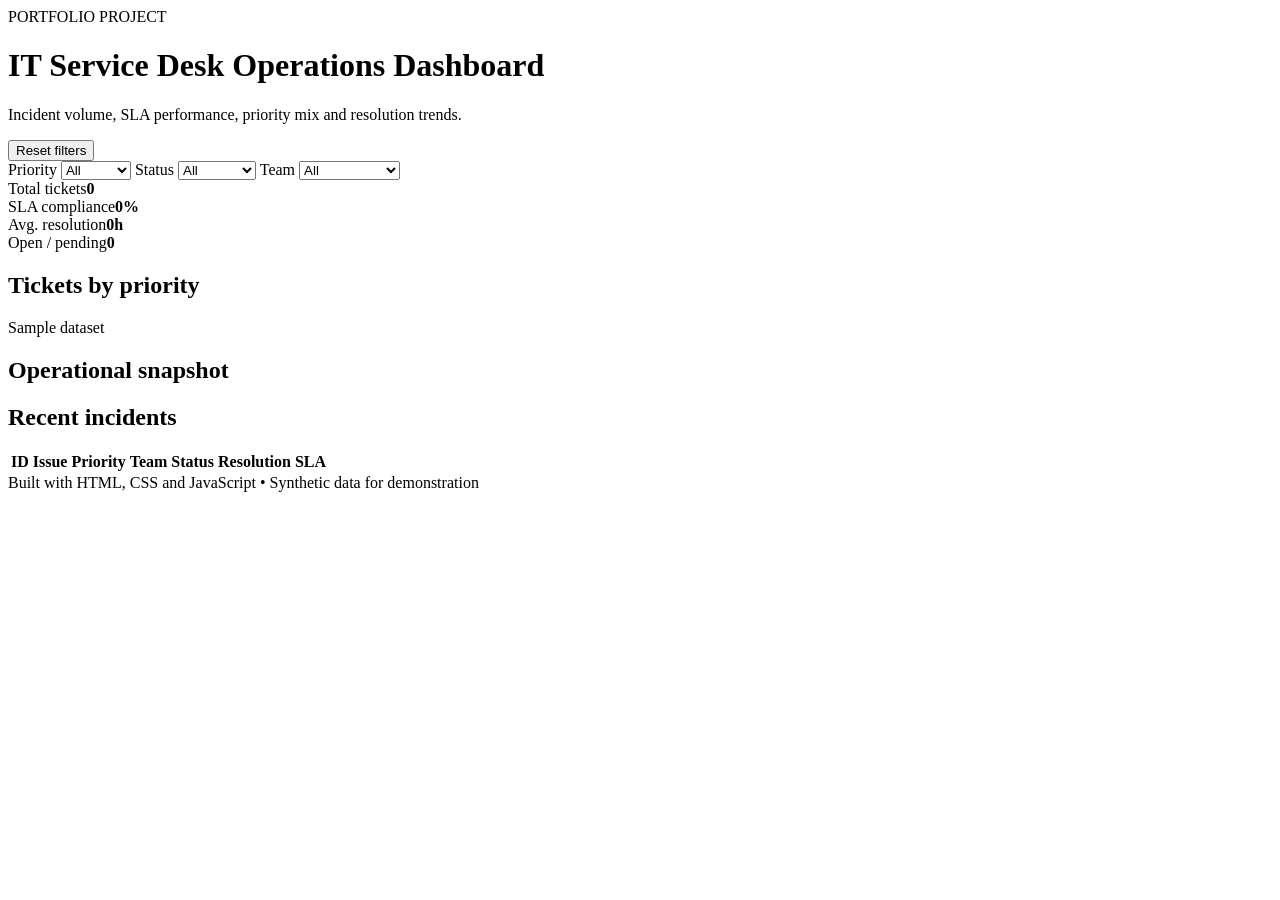
==== index.html @ 213c0b9d "Build IT service desk dashboard" ====
<!doctype html>
<html lang="en">
<head>
  <meta charset="UTF-8"><meta name="viewport" content="width=device-width,initial-scale=1">
  <meta name="description" content="IT Service Desk Operations Dashboard — portfolio project by Natinael Abera Shibeshi">
  <title>IT Service Desk Operations Dashboard</title>
  <link rel="stylesheet" href="style.css">
</head>
<body>
<header class="topbar"><div><span class="eyebrow">PORTFOLIO PROJECT</span><h1>IT Service Desk Operations Dashboard</h1><p>Incident volume, SLA performance, priority mix and resolution trends.</p></div><button id="resetBtn">Reset filters</button></header>
<main>
<section class="filters">
<label>Priority <select id="priority"><option value="All">All</option><option>Critical</option><option>High</option><option>Medium</option><option>Low</option></select></label>
<label>Status <select id="status"><option value="All">All</option><option>Resolved</option><option>Open</option><option>Pending</option></select></label>
<label>Team <select id="team"><option value="All">All</option><option>Service Desk</option><option>Network</option><option>Applications</option><option>Access</option></select></label>
</section>
<section class="kpis">
<div class="card"><span>Total tickets</span><strong id="total">0</strong></div>
<div class="card"><span>SLA compliance</span><strong id="sla">0%</strong></div>
<div class="card"><span>Avg. resolution</span><strong id="avg">0h</strong></div>
<div class="card"><span>Open / pending</span><strong id="open">0</strong></div>
</section>
<section class="grid">
<div class="panel"><div class="panel-head"><h2>Tickets by priority</h2><span id="period">Sample dataset</span></div><div id="bars" class="bars"></div></div>
<div class="panel"><div class="panel-head"><h2>Operational snapshot</h2></div><div id="insights" class="insights"></div></div>
</section>
<section class="panel"><div class="panel-head"><h2>Recent incidents</h2><span id="count"></span></div>
<div class="table-wrap"><table><thead><tr><th>ID</th><th>Issue</th><th>Priority</th><th>Team</th><th>Status</th><th>Resolution</th><th>SLA</th></tr></thead><tbody id="rows"></tbody></table></div></section>
</main>
<footer>Built with HTML, CSS and JavaScript • Synthetic data for demonstration</footer>
<script src="app.js"></script>
</body></html>
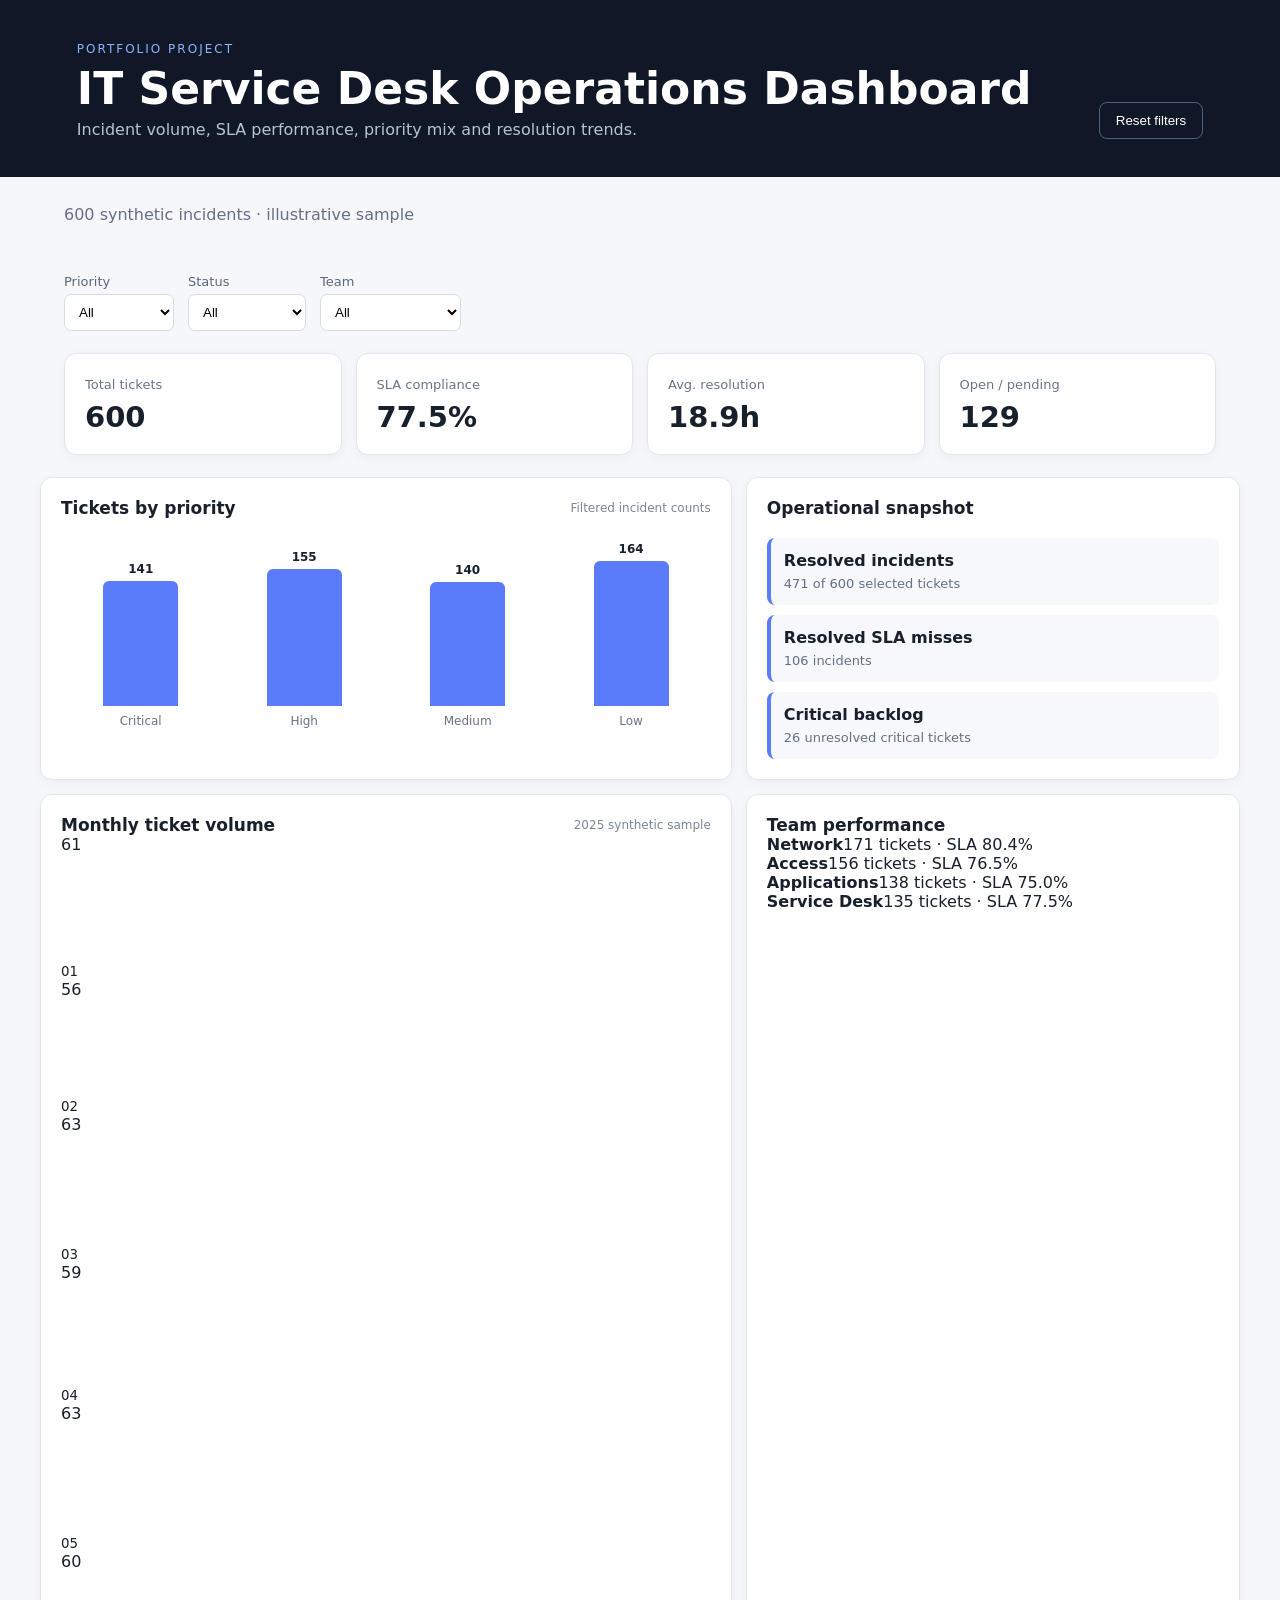
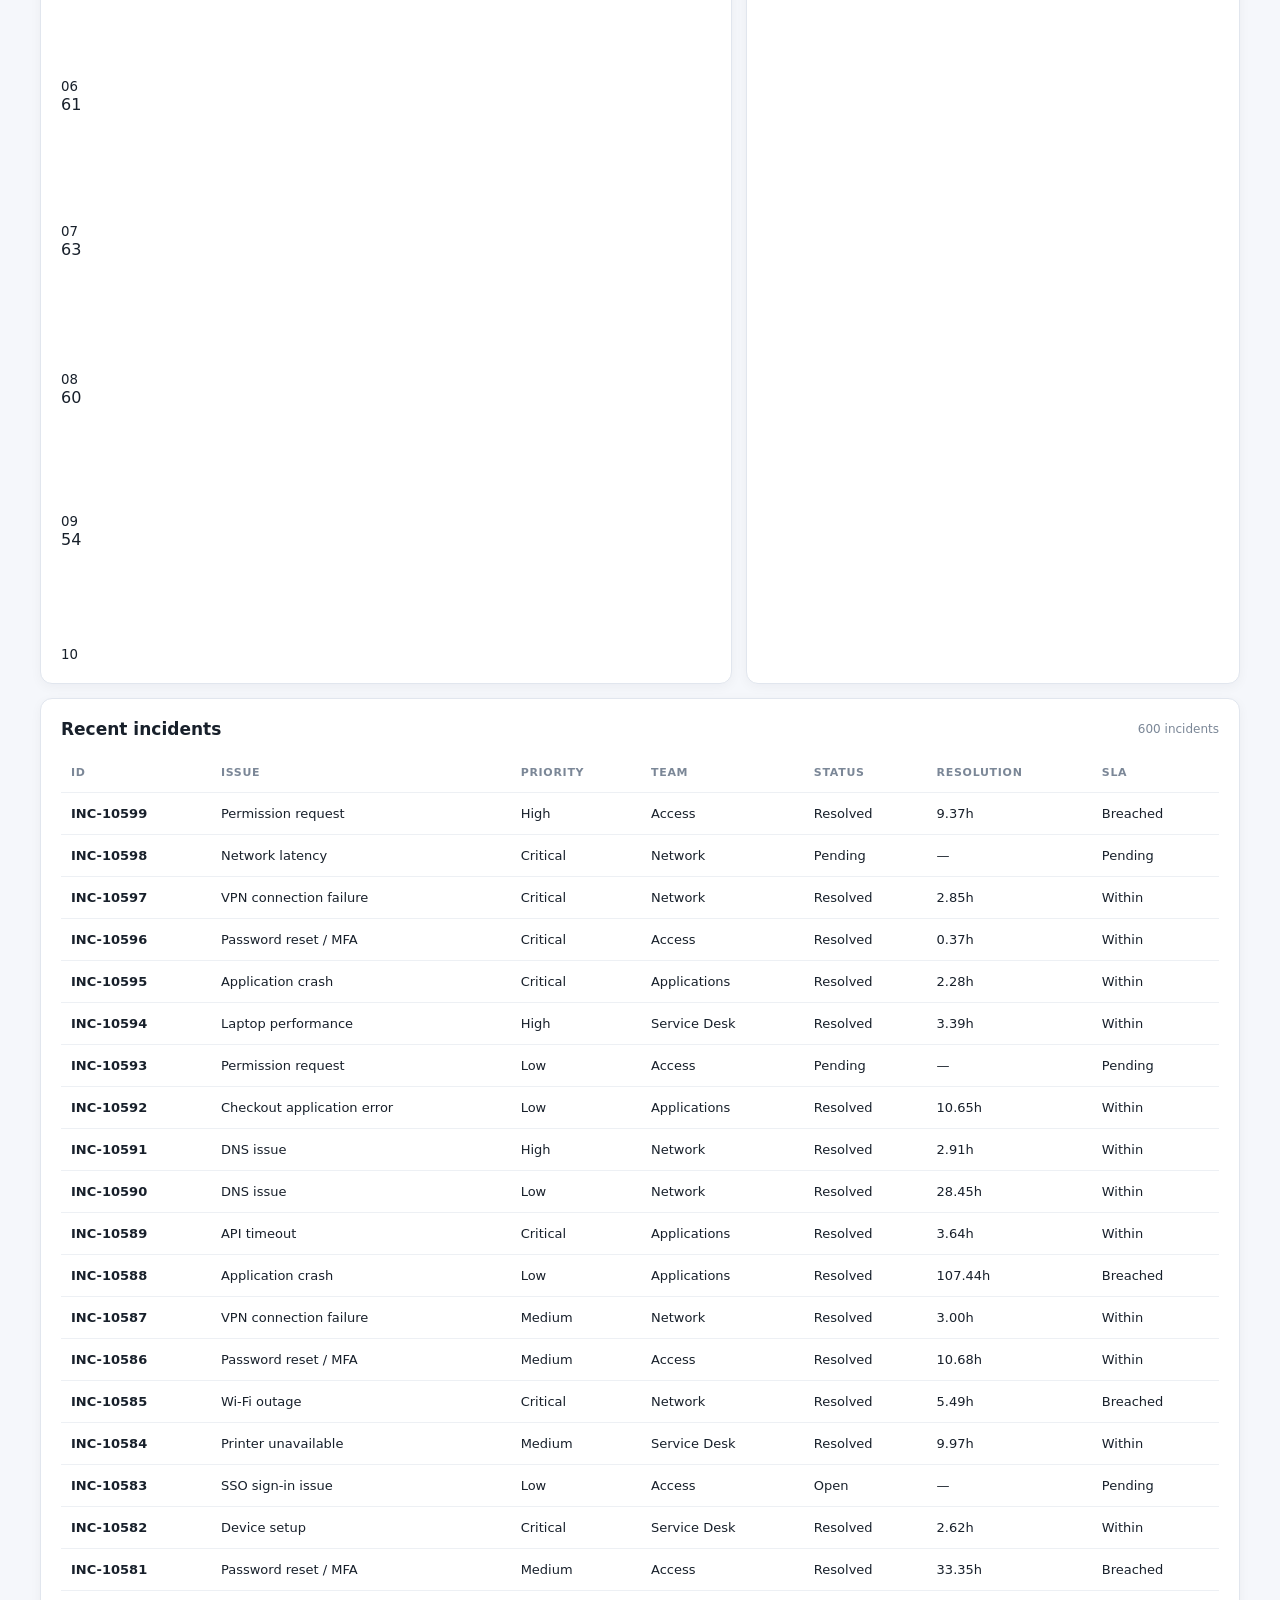
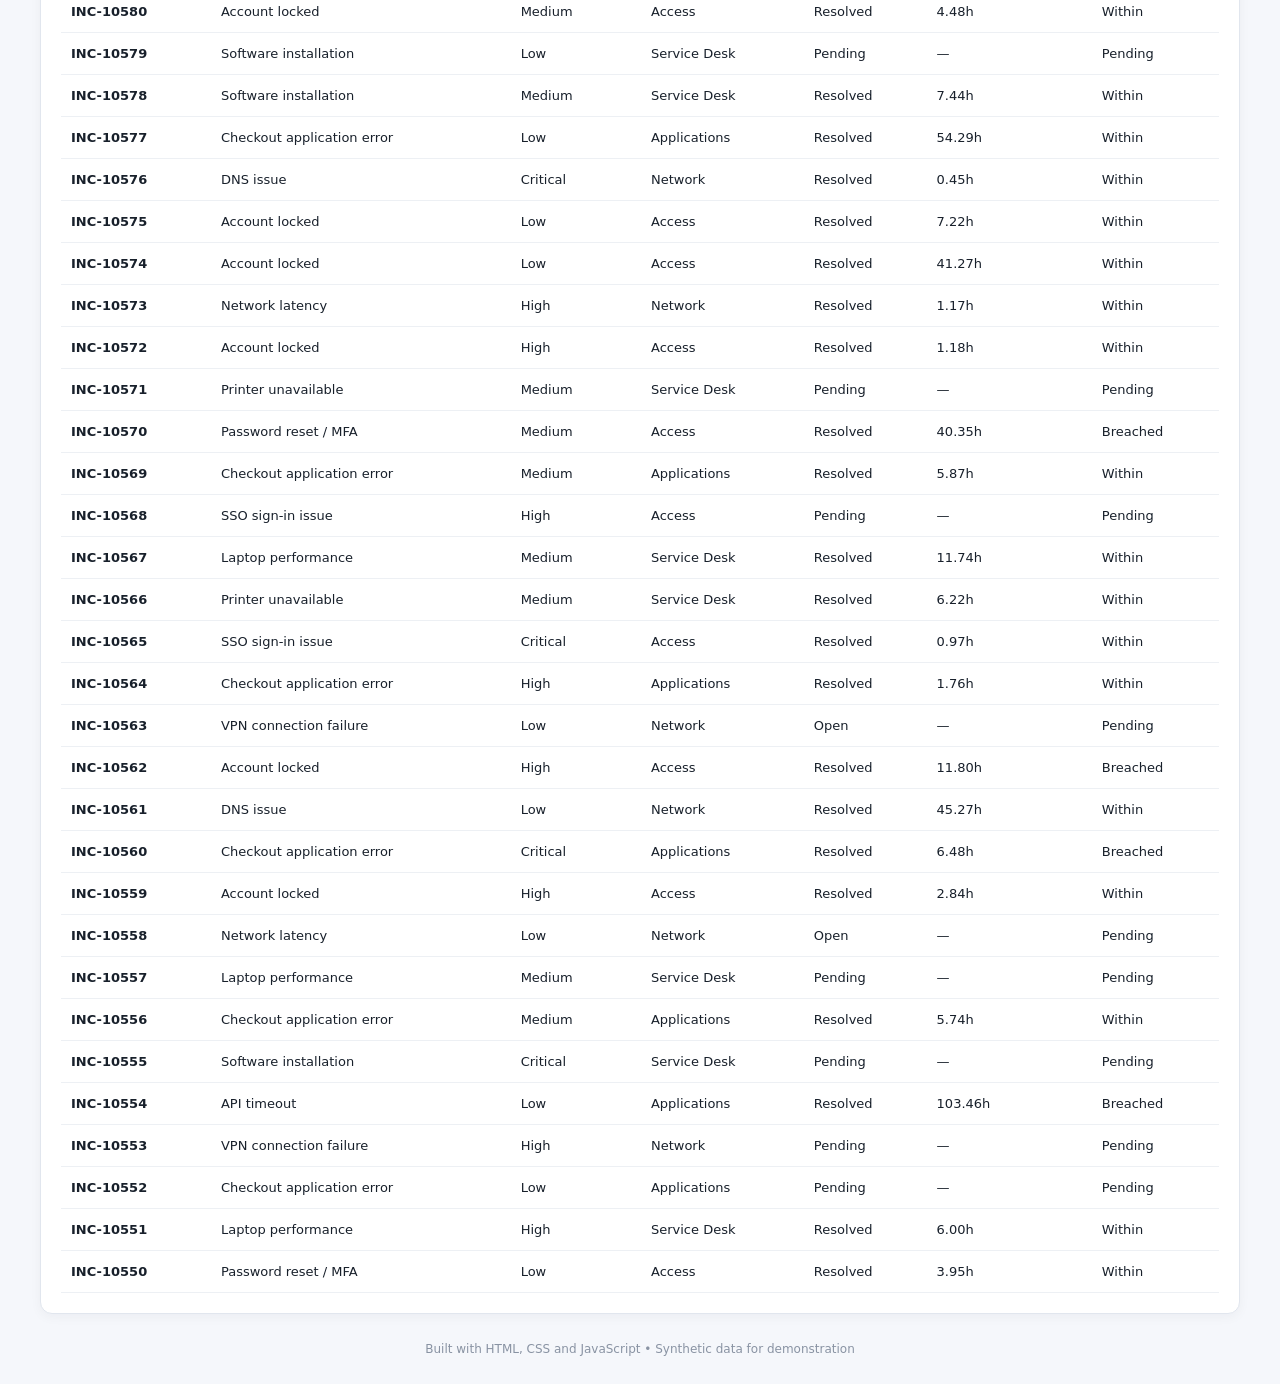
==== commit 85b3664b: "Add trend and team analytics panels" ====
--- a/index.html
+++ b/index.html
@@ -9,7 +9,7 @@
 <body>
 <header class="topbar"><div><span class="eyebrow">PORTFOLIO PROJECT</span><h1>IT Service Desk Operations Dashboard</h1><p>Incident volume, SLA performance, priority mix and resolution trends.</p></div><button id="resetBtn">Reset filters</button></header>
 <main>
-<section class="filters">
+<p id="load-status" role="status" style="padding:12px 24px;color:#667085">Loading synthetic incidents…</p><section class="filters">
 <label>Priority <select id="priority"><option value="All">All</option><option>Critical</option><option>High</option><option>Medium</option><option>Low</option></select></label>
 <label>Status <select id="status"><option value="All">All</option><option>Resolved</option><option>Open</option><option>Pending</option></select></label>
 <label>Team <select id="team"><option value="All">All</option><option>Service Desk</option><option>Network</option><option>Applications</option><option>Access</option></select></label>
@@ -21,10 +21,10 @@
 <div class="card"><span>Open / pending</span><strong id="open">0</strong></div>
 </section>
 <section class="grid">
-<div class="panel"><div class="panel-head"><h2>Tickets by priority</h2><span id="period">Sample dataset</span></div><div id="bars" class="bars"></div></div>
+<div class="panel"><div class="panel-head"><h2>Tickets by priority</h2><span id="period">Filtered incident counts</span></div><div id="bars" class="bars"></div></div>
 <div class="panel"><div class="panel-head"><h2>Operational snapshot</h2></div><div id="insights" class="insights"></div></div>
 </section>
-<section class="panel"><div class="panel-head"><h2>Recent incidents</h2><span id="count"></span></div>
+<section class="grid"><div class="panel"><div class="panel-head"><h2>Monthly ticket volume</h2><span>2025 synthetic sample</span></div><div id="trends" class="trends"></div></div><div class="panel"><div class="panel-head"><h2>Team performance</h2></div><div id="teams" class="team-list"></div></div></section><section class="panel"><div class="panel-head"><h2>Recent incidents</h2><span id="count"></span></div>
 <div class="table-wrap"><table><thead><tr><th>ID</th><th>Issue</th><th>Priority</th><th>Team</th><th>Status</th><th>Resolution</th><th>SLA</th></tr></thead><tbody id="rows"></tbody></table></div></section>
 </main>
 <footer>Built with HTML, CSS and JavaScript • Synthetic data for demonstration</footer>
--- a/style.css
+++ b/style.css
@@ -0,0 +1 @@
+*{box-sizing:border-box}body{margin:0;font-family:Inter,system-ui,-apple-system,Segoe UI,sans-serif;background:#f5f7fb;color:#18202b}.topbar{background:#101827;color:white;padding:38px max(24px,6vw);display:flex;justify-content:space-between;gap:24px;align-items:end}.topbar h1{margin:6px 0;font-size:clamp(28px,4vw,44px)}.topbar p{margin:0;color:#b8c2d3}.eyebrow{font-size:12px;letter-spacing:2px;color:#8fb3ff}.topbar button{border:1px solid #52617a;background:transparent;color:white;border-radius:8px;padding:10px 16px;cursor:pointer}.filters,main{max-width:1200px;margin:auto}.filters{padding:22px 24px;display:flex;gap:14px;flex-wrap:wrap}.filters label{font-size:13px;color:#5c6878}.filters select{display:block;margin-top:5px;padding:9px 30px 9px 10px;border:1px solid #d6dce6;border-radius:7px;background:white}.kpis{max-width:1200px;margin:0 auto 22px;padding:0 24px;display:grid;grid-template-columns:repeat(4,1fr);gap:14px}.card,.panel{background:white;border:1px solid #e1e6ee;border-radius:12px;box-shadow:0 3px 12px #1720330b}.card{padding:20px}.card span{font-size:13px;color:#697586}.card strong{display:block;margin-top:7px;font-size:29px}.grid{display:grid;grid-template-columns:1.4fr 1fr;gap:14px;margin-bottom:14px}.panel{padding:20px}.panel-head{display:flex;justify-content:space-between;align-items:center;gap:10px}.panel h2{font-size:17px;margin:0}.panel-head span{font-size:12px;color:#7b8797}.bars{height:210px;display:flex;align-items:end;gap:20px;padding:20px 8px 0}.bar-group{flex:1;text-align:center}.bar{margin:auto;max-width:75px;border-radius:6px 6px 0 0;background:#5b7cfa;min-height:8px}.bar-label{font-size:12px;color:#687386;margin-top:8px}.bar-value{font-size:12px;font-weight:700;margin-bottom:5px}.insights{display:grid;gap:10px;margin-top:20px}.insight{padding:13px;border-radius:8px;background:#f6f8fc;border-left:4px solid #5b7cfa}.insight b{display:block;margin-bottom:3px}.insight span{font-size:13px;color:#667085}.table-wrap{overflow:auto;margin-top:14px}table{width:100%;border-collapse:collapse;font-size:13px}th,td{text-align:left;padding:13px 10px;border-bottom:1px solid #edf0f4;white-space:nowrap}th{font-size:11px;text-transform:uppercase;letter-spacing:.7px;color:#7b8797}.pill{padding:4px 8px;border-radius:999px;font-size:11px;font-weight:700;background:#eef2f7}.good{color:#16704a;background:#e9f8f0}.warn{color:#9a6500;background:#fff5d9}.bad{color:#a53636;background:#ffebeb}footer{text-align:center;color:#8993a3;font-size:12px;padding:28px}@media(max-width:800px){.kpis{grid-template-columns:repeat(2,1fr)}.grid{grid-template-columns:1fr}.topbar{align-items:start;flex-direction:column}}@media(max-width:480px){.kpis{grid-template-columns:1fr}.topbar{padding:28px 20px}.filters{padding:18px 20px}main{padding:0 0}.panel{border-radius:0;border-left:0;border-right:0}}
